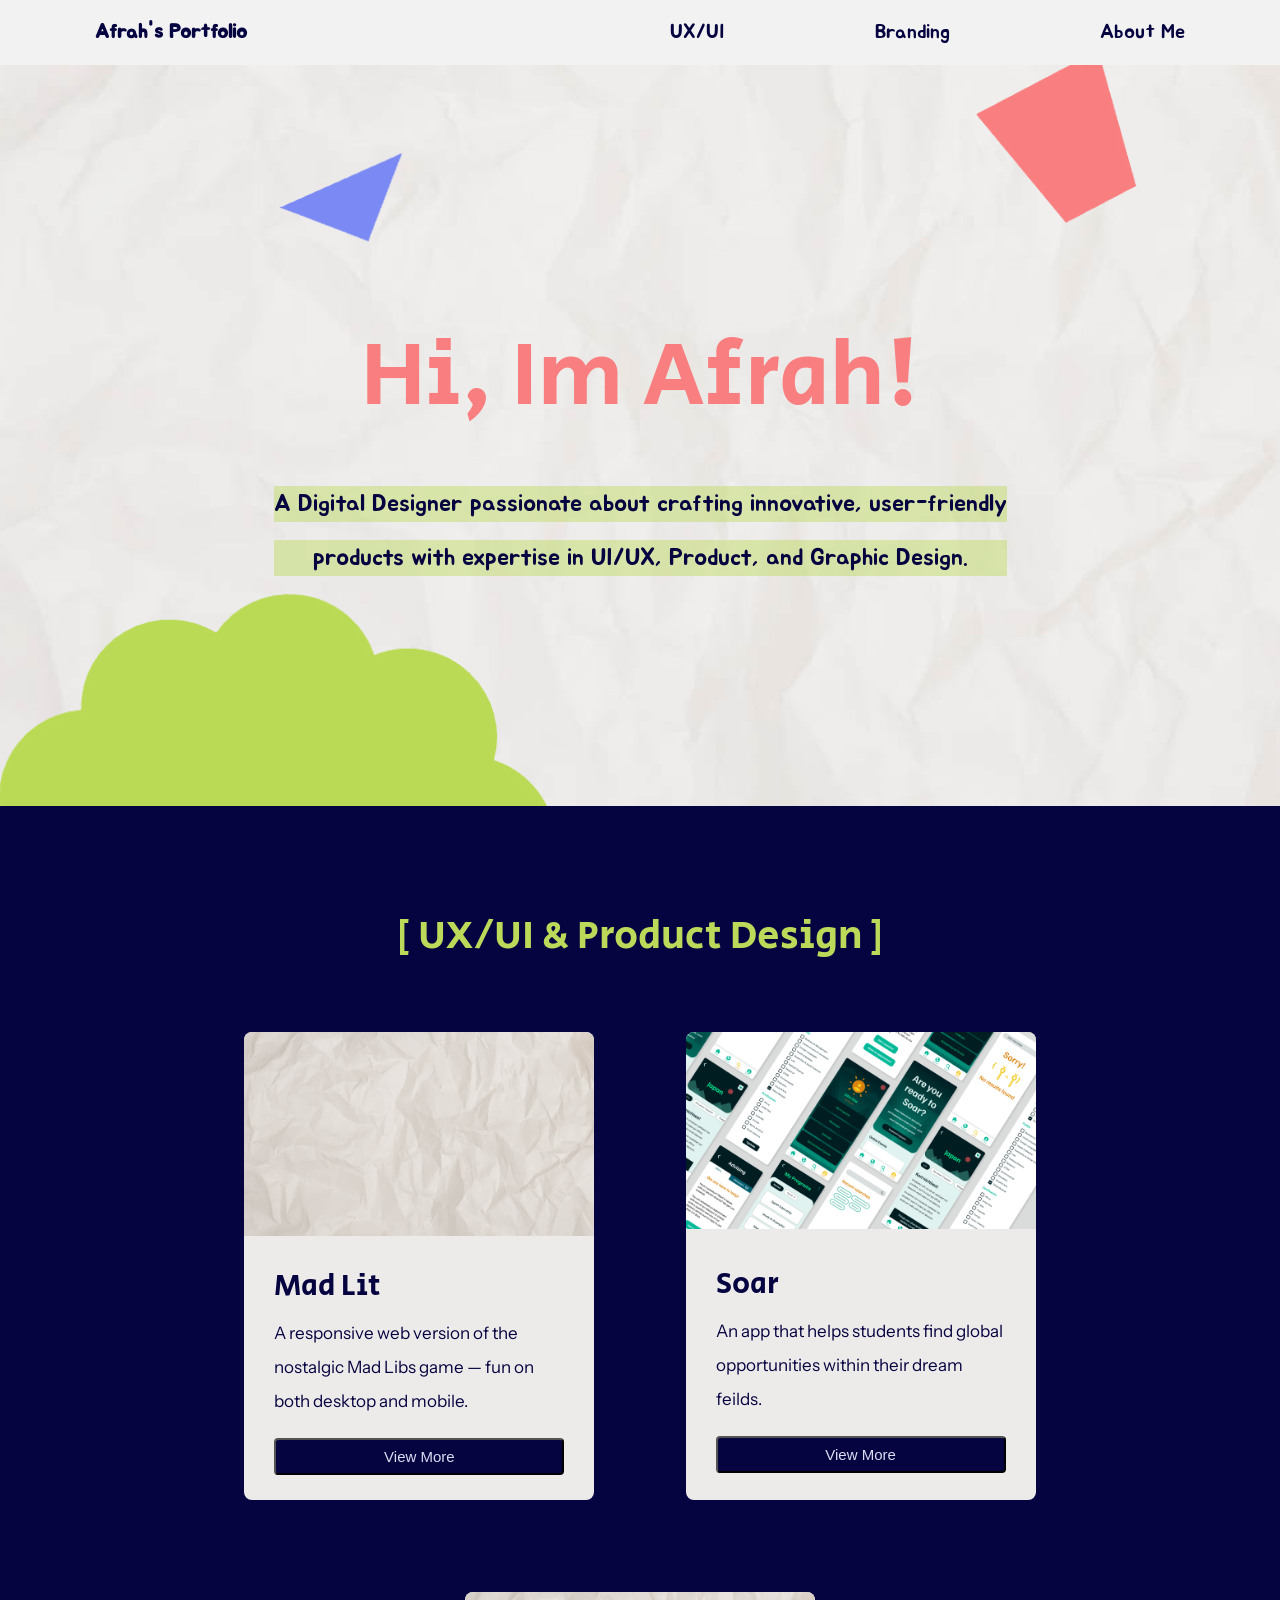
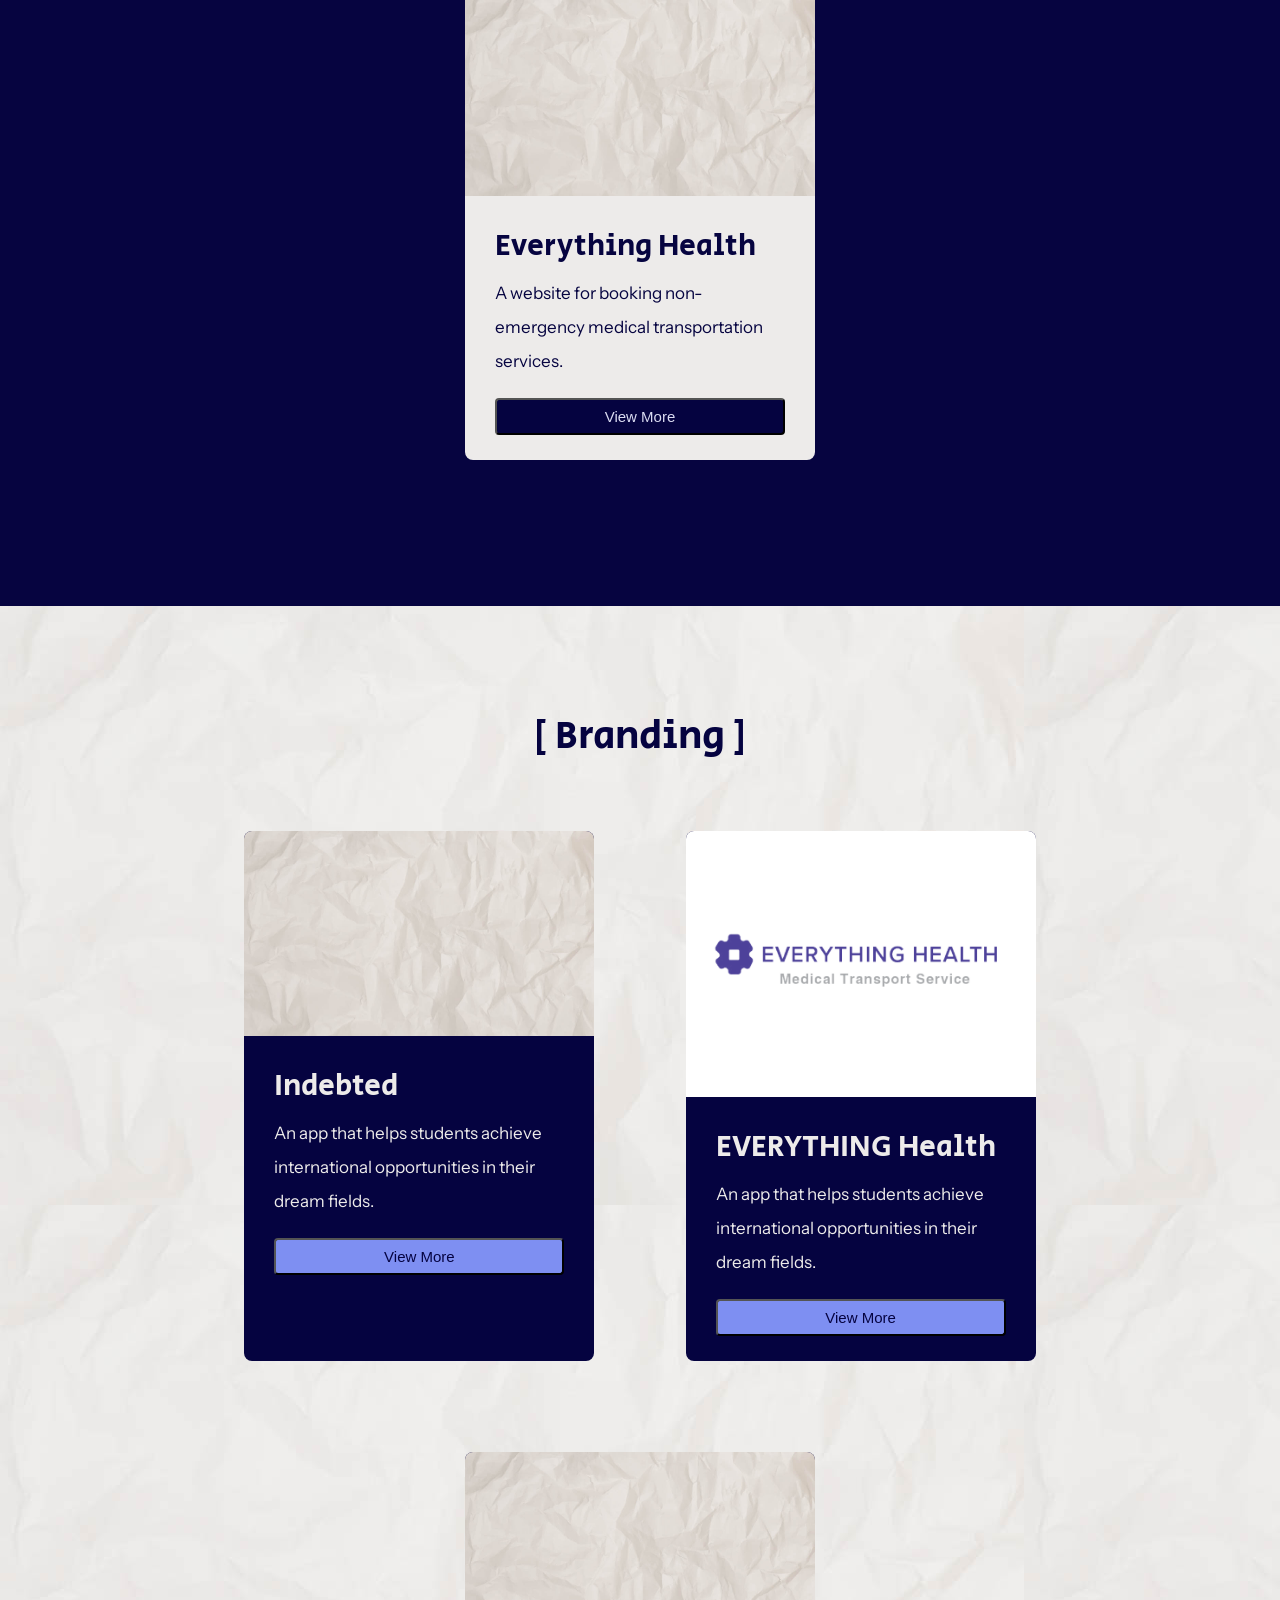
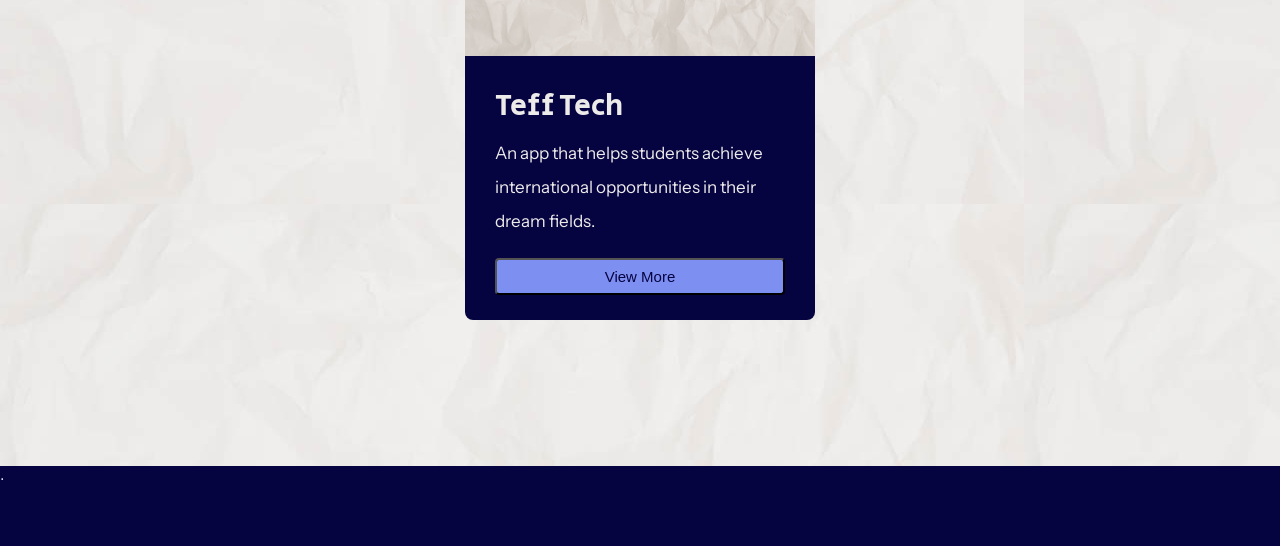
==== index.html @ 59ae0c25 "index name change" ====
<!DOCTYPE html>
<html lang="en">
<head>
    <meta charset="UTF-8">
    <meta name="viewport" content="width=device-width, initial-scale=1.0">
    <link href="home.css" rel="stylesheet">
    <link href="home.js" rel="stylesheet">

    <!-- fonts -->
    <link rel="preconnect" href="https://fonts.googleapis.com">
    <link rel="preconnect" href="https://fonts.gstatic.com" crossorigin>
    <link href="https://fonts.googleapis.com/css2?family=Jua&display=swap" rel="stylesheet">

    <link rel="preconnect" href="https://fonts.googleapis.com">
    <link rel="preconnect" href="https://fonts.gstatic.com" crossorigin>
    <link href="https://fonts.googleapis.com/css2?family=Instrument+Sans:ital,wght@0,400..700;1,400..700&display=swap" rel="stylesheet">

    <link rel="preconnect" href="https://fonts.googleapis.com">
    <link rel="preconnect" href="https://fonts.gstatic.com" crossorigin>
    <link href="https://fonts.googleapis.com/css2?family=Secular+One&display=swap" rel="stylesheet">


    <title>Afrah's Portfolio</title>
</head>
<body class="custom-cursor">
    <a href="#"></a>

    <nav>
        <p ><a id="name" href="index.html">Afrah's Portfolio</a></p>

        <ul class="links">
            <li><a class="nav-link" href="#blue">UX/UI</a></li>
            <li><a class="nav-link" href="#white">Branding</a></li>
            <li><a class="nav-link" href="about.html">About Me</a></li>
        </ul>


        <button class="menu-toggle" aria-label="Toggle Menu">
            ☰
        </button>

        
        <div class="menu-overlay">
            <ul class="links">
                <li><a class="nav-link" href="#blue">UX/UI</a></li>
                <li><a class="nav-link" href="#white">Branding</a></li>
                <li><a class="nav-link" href="about.html">About Me</a></li>
            </ul>
        </div>

    </nav>

    <header>
        <section id="hero" class="container">
            <img src="images/Adobe Express - file.png" class="cloud" alt="cloud" />
            <img src="images/triangle.png" class="triangle" alt="triangle" />
            <img src="images/square.png" class="square" alt="square" />
            <!-- <img src="images/birds.png" class="birds" alt="birds" /> -->

            <div id="gif">
                <!-- <img src="images/Workspace.gif" alt="Computer man">. -->
                 <img src="images/Website Design.gif" alt="Computer man">.
            </div>

            <div class="">
                <h1>Hi, Im Afrah!</h1>
                <h2>A Digital Designer passionate about crafting innovative, user-friendly</h2><br>
                <h2>products with expertise in UI/UX, Product, and Graphic Design.</h2>
            </div>

            <!-- <div id="gif">
                <img src="images/Workspace.gif" alt="Computer man">.
            </div> -->

        </section>
    </header>

    <section id="blue" class="subSections">
        <h2>[ UX/UI & Product Design ]</h2>

        <div class="container2">
            <article>
                <div><img src="images/paper2.jpg" alt="aazsoar image"></div>

                <div class="textSec">
                    <h3>Mad Lit</h3>
                    <p>A responsive web version of the nostalgic Mad Libs game — fun on both desktop and mobile.</p>
                    <button class="bp" onclick="location.href='files/soar_file.pdf'"> View More</button>
                </div>
            </article>

            <article>
                <div><img src="images/soarCover2.png" class="soarImg" alt="aazsoar image"></div>

                <div class="textSec">
                    <h3>Soar</h3>
                    <p>An app that helps students find global opportunities within their dream feilds.</p>
                    <button class="bp" onclick="location.href='files/Soar CS.pdf'"> View More</button>
                </div>
            </article>

            <article>
                <div><img src="images/paper2.jpg" alt="aazsoar image"></div>

                <div class="textSec">
                    <h3>Everything Health</h3>
                    <p>A website for booking non-emergency medical transportation services.</p>
                    <button class="bp" onclick="location.href='files/soar_file.pdf'"> View More</button>
                </div>
            </article>
        </div>
    </section>

    <section id="white" class="subSections">
        <h2>[ Branding ]</h2>

        <div class="container2">
            <article>
                <div><img src="images/paper2.jpg" alt="aazsoar image"></div>

                <div class="textSec">
                    <h3>Indebted</h3>
                    <p>An app that helps students achieve international opportunities in their dream fields.</p>
                    <button class="bp" onclick="location.href='files/soar_file.pdf'"> View More</button>
                </div>
            </article>

            <article>
                <div><img src="images/EH thumbnail.png" alt="aazsoar image"></div>

                <div class="textSec">
                    <h3>EVERYTHING Health</h3>
                    <p>An app that helps students achieve international opportunities in their dream fields.</p>
                    <button class="bp" onclick="location.href='files/EHBranding.pdf'"> View More</button>
                </div>
            </article>

            <article>
                <div><img src="images/paper2.jpg" alt="aazsoar image"></div>

                <div class="textSec">
                    <h3>Teff Tech</h3>
                    <p>An app that helps students achieve international opportunities in their dream fields.</p>
                    <button class="bp" onclick="location.href='files/soar_file.pdf'"> View More</button>
                </div>
            </article>
        </div>
    </section>

    <footer>
        <!-- <p>Thanks for visiting my portfolio!</p> -->.
    </footer>

</body>
</html>
---- home.css ----
/* ///////////////// General /////////////////*/
.custom-cursor {
    cursor: url('images/icons8-cursor-49.png')20 20, auto ;
    color: #DBDCF2;
} 
a {
  cursor: url('images/icons8-select-cursor-48.png') 10 10, pointer;
}
button{
    cursor: url('images/icons8-select-cursor-48.png') 10 10, pointer;
}


body {
    height: 100%;
    width: 100%;
    background: #F2F2F2;
    background-repeat:repeat;
    margin: auto;
    font-family: "Hind", sans-serif;
    overflow-x: hidden; 
}
footer {
    height: 80px;
    background-color: #050340;
}
/* Reset some styles to ensure consistency */
* {
    margin: 0;
    padding: 0;
    box-sizing: border-box;
}
nav {
    width: 100%;
    display: flex;
    justify-content: space-between; /* Distribute space evenly */
    position: fixed;
    background-color: #F2F2F2;
    /* background-image: url("images/paper3.jpg"); */
    padding: 20px;

    font-weight: 300;
    font-style: normal;
    font-size: 20px;
    z-index: 100; /* Ensure nav stays above other content */

    font-family: "Jua", sans-serif;
    font-weight: 400;
    font-style: normal;
}
#name {
    /* padding-top: 5px; */
    padding-left: 75px; /* Reduced padding for better spacing */
    color: #050340;
    font-weight: 500;
    font-size: 20px;
    font-style: normal;
    text-decoration: none;
    font-weight: bold;
    /* font-size: 20px; */
}

ul.links {
    /* padding-top: 10px; */
    list-style-type: none;
    display: flex;
    text-align: center; /* Centered for better alignment */
    padding: 0; /* Remove padding */
    margin: 0; /* Remove margin */
}

.nav-link {
    
    text-decoration: none;
    padding: 0 75px; /* Added padding for spacing */
    color: #060440; /* Ensured text color */
    text-align: center; /* Centered for better alignment */
    transition: color 0.3s ease; /* Smooth color change on hover */
}

.nav-link:hover {
    color: #F27E88; /* Changed hover color */
}








.menu-overlay {
  display: none;
}

/* Toggle button */
.menu-toggle {
  display: none;
  font-size: 28px;
  background: none;
  border: none;
  cursor: pointer;
  margin-right: 30px;
  color: #050340;
}

/* ========== MOBILE STYLES ========== */
@media (max-width: 905px) {
  ul.links {
    display: none;
    flex-direction: column;
    position: absolute;
    top: 70px;
    right: 0;
    background-color: #f2f2f2;
    width: 100%;
    padding: 20px 0;
  }

  ul.links.active {
    display: flex;
  }

  .nav-link {
    padding: 15px 0;
    font-size: 10px;
  }

  .menu-toggle {
    display: block;
  }

  #name {
    padding-left: 20px;
  }
}


/* ///////////////// home page /////////////////*/
header {
    width: 100%;
    background-image: url("images/paper3.jpg");
    /* background-image: url("images/banner1.png"); */
    background-size:cover;
    background-position: center; /* Center the background image */
    background-repeat: no-repeat;
    display: flex;
    flex-direction: column; /* Stack content vertically */
    align-items: center; /* Center content horizontally */
    justify-content: center; /* Center content vertically */
    text-align: center;


    overflow: hidden;
    position: relative;
}
.container{
    max-width: 1200px; /* Limit the maximum width of the container */
    margin: auto; /* Center the container */
    padding: 310px 130px 230px 130px;
    display: flex;
    flex-wrap: wrap;
    justify-content: center;


    position: relative;
    z-index: 1;
}

.cloud {
    /* position: absolute;
    bottom: 202px;
    left: 18%;
    transform: translateX(-50%);
    width: 570px; 
    pointer-events: none;
    animation: float-sideways 3s ease-in-out infinite; */


    position: absolute;
    bottom: 0;
    left: -15%;
    width: 570px;
    max-width: 45vw;
    pointer-events: none;
    animation: float-sideways 3s ease-in-out infinite;
    z-index: 0;
}
.triangle {
    position: absolute;
    top: 130px;
    left: 20%;
    transform: translateX(-50%);
    width: 150px; /* Adjust size as needed */
    pointer-events: none;

    animation: float 3s ease-in-out infinite;
}
.square {
    position: absolute;
    top: 40px;
    right: -10%;
    transform: translateX(-50%);
    width: 180px; /* Adjust size as needed */
    pointer-events: none;

    animation: float 4s ease-in-out infinite;
}

#gif {
    /* position: absolute;
    bottom: 98px;
    right: -4%;
    transform: translateX(-50%);
    width: 430px; 
    pointer-events: none;
    animation: float 3s ease-in-out infinite; */


    position: absolute;
    bottom: -25px;
    right: -53%;
    width: 400px;
    max-width: 40vw;
    pointer-events: none;
    animation: float 3s ease-in-out infinite;
    z-index: 0;
}

#gif img {
    width: 100%;  /* Image fills the width of its container */
    height: auto;  /* Maintain aspect ratio */
    object-fit: cover;  /* Ensure image fills its area without distortion */
}


/* .birds {
    position: absolute;
    bottom: 1px;
    right: 2%;
    transform: translateX(-50%);
    width: 400px;
    pointer-events: none;
} */

@keyframes float {
    0% { transform: translateX(-50%) translateY(0); }
    50% { transform: translateX(-50%) translateY(-10px); }
    100% { transform: translateX(-50%) translateY(0); }
}
/* left to right */
@keyframes float-sideways {
    0%   { transform: translateX(-50%) translateY(0); }
    50%  { transform: translateX(-48%) translateY(0); } /* slight move to the right */
    100% { transform: translateX(-50%) translateY(0); }
}


/* ✅ Responsive Design */
@media (max-width: 1024px) {
    .container {
        padding: 240px 80px 160px 80px;
    }

    .cloud {
        width: 320px;
        left: 10%;
    }

    .triangle {
        width: 100px;
        top: 100px;
    }

    .square {
        width: 120px;
        top: 20px;
        right: 8%;
    }

    #gif {
        width: 200px;
        right: -15%;
    }

    .container h1 {
        font-size: 3.5rem;
    }

    .container h2 {
        font-size: 1.25rem;
    }
}

/* --- Mobile --- */
@media (max-width: 768px) {
    .container {
        padding: 180px 40px 140px 40px;
    }

    .cloud {
        width: 200px;
        left: 5%;
    }

    #gif {
        width: 160px;
        right: -20%;
    }

    .triangle,
    .square {
        display: none;
    }

    .container h1 {
        font-size: 3rem;
    }

    .container h2 {
        font-size: 1.1rem;
    }
}

/* --- Extra Small Phones --- */
@media (max-width: 480px) {
    .container {
        padding: 140px 20px 120px 20px;
    }

    .cloud,
    #gif {
        display: none;
    }

    .container h1 {
        font-size: 2.5rem;
    }

    .container h2 {
        font-size: 1rem;
    }
}









.container h1 {
    /* font-size: 2.5rem; */
    margin-bottom: 1rem;
}

.container h2 {
    font-size: 1.5rem;
    max-width: 800px;
    margin: 0 auto;
}





h1{
    font-size: 90px;
    line-height:  1.5;
    color: #F97E7F;
    padding-bottom: 25px;

    /* font-family: "Jua", sans-serif;
    font-weight: 400;
    font-style: normal; */

    font-family: "Secular One", sans-serif;
    font-weight: 400;
    font-style: normal;




}
#hero h2{
    color: #060440;
   font-family: "Hind", sans-serif;
   font-weight: 300;
   font-style: normal;
   line-height:  1.5;
   background-color: rgba(189, 217, 89, 0.45);

   /* font-family: "Instrument Sans", sans-serif;
   font-optical-sizing: auto;
   font-style: normal;
   font-weight: 600; */

   font-family: "Jua", sans-serif;
   font-weight: 100;
   font-style: normal;
}


/* ///////////////// subSections (sections) /////////////////*/
section{
    padding: 100px 70px;

    display: block;
}
.subSections{
    font-family: "Instrument Sans", sans-serif;
   font-optical-sizing: auto;
   font-style: normal;
}
.subSections h2{
    font-size: 40px;
    display:grid;
    text-align: center;

    /* font-family: "Jua", sans-serif;
    font-weight: 400;
    font-style: normal; */

    font-family: "Secular One", sans-serif;
    font-weight: 400;
    font-style: normal;
}
.container2{
    display: flex;
    flex-wrap: wrap;
    justify-content: center;
}
.subSections article{
    margin: 4%;
    /* for text */
    width: 350px;
    text-align: left;
    line-height:  2;
}
.subSections article img{
    max-width: 350px;
    max-height: 300px;
    border-radius: 8px 8px 0px 0px;
}
.subSections h3{
    font-size: 30px;

    font-family: "Secular One", sans-serif;
    font-weight: 400;
    font-style: normal;
}

.textSec {
    padding: 10px 30px 25px 30px;
}
.subSections p{
    padding: 0px 0px 20px 0px;
    /* padding-top: 5px;
    padding-bottom: 20px; */
}

p{
    font-size: 17px;
}

.subSections button{
    padding: 8px 20px;
    text-align: center;
    text-decoration: none;
    display: inline-block;
    font-size: 15px;
    border-radius: 4px;
    transition: background-color 0.3s, color 0.3s, border 0.3s;

    
}

#blue{
    background-color: #060440;
    color: #060440;
    /* font-size: 15px; */
    line-height: 1.5;
}
#blue h2 {
    color: #BDD959;
    padding-bottom: 20px;
}

#blue article{
    background-color:#EDEBEA;
    border-radius: 8px;
}
#blue button {
    text-align: center;
    width: 290px;

    background-color: #050340;
    color: #DBDCF2;
}
#blue button:hover {
    background-color: #EDEBEA;
    border: 2px solid #050340;
    color: #050340;
}

.soarImg{
    padding-bottom: 5px;
}

/* section 2 */
#white{
    background-color: #EDEBEA;
    background-image: url("images/paper3.jpg");
    color: #EDEBEA;
    font-size: 15px;
    line-height: 1.5;
}
#white h2 {
    color: #050340;
    padding-bottom: 20px;
}
#white article{
    background-color:#050340;
    border-radius: 8px;
}

#white button {
    text-align: center;
    width: 290px;

    background-color: #7E8FF2;
    color: #050340;
}
#white button:hover {
    background-color: #050340;
    border: 2px solid #7E8FF2;
    color: #EDEBEA;
}








/* ////////////////   ABOUT CSS //////////////////////////////////////////////////////////////////////*/

#about header {
    width: 100%;
    background-image: url("images/paper3.jpg");
    /* background-image: url("images/banner1.png"); */
    background-size:cover;
    background-position: center; /* Center the background image */
    background-repeat: no-repeat;
    display: flex;
    flex-direction: column; /* Stack content vertically */
    align-items: center; /* Center content horizontally */
    justify-content: center; /* Center content vertically */
    text-align: center;
}
#about .container{
    max-width: 1200px; /* Limit the maximum width of the container */
    margin: auto; /* Center the container */
    padding: 80px 30px 30px 30px;
    display: flex;
    flex-wrap: wrap;
    justify-content: center;
}

/* shapes */
/* .cloud2 {
    position: absolute;
    top: 100px;
    left: 18%;
    transform: translateX(-50%) scaleY(-1);
    width: 200px;
    pointer-events: none;
  
    animation: float-sideways 3s ease-in-out infinite;
} */

#catgif {
    position: absolute;
    top: 100px;
    left: -70%;
    transform: translateX(-50%);
    width: 270px;
    pointer-events: none;
}

#catgif img {
    width: 100%;  /* Image fills the width of its container */
    height: auto;  /* Maintain aspect ratio */
    object-fit: cover;  /* Ensure image fills its area without distortion */
}

.cloud2 {
    position: absolute;
    top: 231px;
    right: -105%;
    transform: translateX(-50%);
    width: 200px; /* Adjust size as needed */
    pointer-events: none;

    animation: float-sideways 2s ease-in-out infinite;
}


#about h1{
    font-size: 70px;
    line-height:  1.5;
    color: #F97E7F;
    padding-top: 25px;
    padding-bottom: 10px;

    font-family: "Secular One", sans-serif;
    font-weight: 400;
    font-style: normal;
}
#about .heroText h2{
    color: #060440;
   font-family: "Hind", sans-serif;
   font-weight: 300;
   font-style: normal;
   line-height:  1.5;
   background-color: rgba(189, 217, 89, 0.45);


   font-family: "Jua", sans-serif;
   font-weight: 100;
   font-style: normal;
}



/* //////////////////////////////////// BODY ///////////*/

#about section{
    padding: 40px;
}

#aboutBlue{
    background-color: #060440;
    color: #F2F2F2;
    font-size: 15px;
    line-height: 1.5;

}

#hello{
    width: 550px;
}
#hello h2{
    color: #BDD959;
    text-align: left;
    
}

#skills h3{
    color:#BDD959;
   font-family: "Hind", sans-serif;
   font-weight: 300;
   font-style: normal;
   line-height:  1.5;
   padding-top: 50px;
   /* background-color: #F97E7F; */


   font-family: "Jua", sans-serif;
   font-weight: 100;
   font-style: normal;
}



/* ////////////////////// 1ST SECTION - MY BIO */

#about{
    /* display: block; */
    /* font */
    /* font-family: "Hind", sans-serif;
    font-weight: 300;
    font-style: normal; */
}
#about .group h2{
    /* font */
    font-family: "Space Grotesk", sans-serif;
    font-optical-sizing: auto;
    /* font-weight: <weight>; */
    font-style: normal;
    /* padding-left: 40px; */
    font-size: 35px;
}
#hello p{
    font-size: 18px;
    line-height: 40px;
}

#comment{
    color: #F97E7F;
    text-align: center;
    font-size: 20px;
    background-color: rgba(126, 143, 242, 0.15);
    padding-top: 20px;

    font-family: "Jua", sans-serif;
   font-weight: 100px;
   font-style: normal;

}


#skillsContainer {
    display: flex;
  flex-wrap: wrap;
  justify-content: center;
  gap: 20px; /* optional spacing between items */

  padding-top: 40px;
}

.iconWords {
  width: 120px; /* controls number per row, adjust as needed */
  display: flex;
  flex-direction: column;
  align-items: center;
  text-align: center;
  padding: 10px 1px ;
  padding-left: 100px;
  line-height: 30px;

  font-size: 14px;

  /* position: absolute; */
    transform: translateX(-50%);
    pointer-events: none;

    animation: float 3s ease-in-out infinite;
}

.iconWords .icon {
  margin-bottom: 8px;

}

.iconWords p {
  font-size: 15px;
  color: #7E8FF2;

font-family: "Jua", sans-serif;
   font-weight: 100px;
   font-style: normal;
}


/* icons */
.skill-icons--figma-dark {
    display: inline-block;
    width: 4em;
    height: 4em;
    background-repeat: no-repeat;
    background-size: 100% 100%;
    background-image: url("data:image/svg+xml,%3Csvg xmlns='http://www.w3.org/2000/svg' viewBox='0 0 256 256'%3E%3Cg fill='none'%3E%3Crect width='256' height='256' fill='%23242938' rx='60'/%3E%3Cg clip-path='url(%23skillIconsFigmaDark0)'%3E%3Cpath fill='%230acf83' d='M94.347 228c18.4 0 33.333-14.933 33.333-33.333v-33.334H94.347c-18.4 0-33.334 14.934-33.334 33.334c0 18.4 14.934 33.333 33.334 33.333'/%3E%3Cpath fill='%23a259ff' d='M61.013 128c0-18.4 14.934-33.333 33.334-33.333h33.333v66.666H94.347c-18.4 0-33.334-14.933-33.334-33.333'/%3E%3Cpath fill='%23f24e1e' d='M61.013 61.333C61.013 42.933 75.947 28 94.347 28h33.333v66.667H94.347c-18.4 0-33.334-14.934-33.334-33.334'/%3E%3Cpath fill='%23ff7262' d='M127.68 28h33.333c18.4 0 33.334 14.933 33.334 33.333s-14.934 33.334-33.334 33.334H127.68z'/%3E%3Cpath fill='%231abcfe' d='M194.347 128c0 18.4-14.934 33.333-33.334 33.333c-18.4 0-33.333-14.933-33.333-33.333s14.933-33.333 33.333-33.333S194.347 109.6 194.347 128'/%3E%3C/g%3E%3Cdefs%3E%3CclipPath id='skillIconsFigmaDark0'%3E%3Cpath fill='%23fff' d='M61 28h133.36v200H61z'/%3E%3C/clipPath%3E%3C/defs%3E%3C/g%3E%3C/svg%3E");
    
}
.logos--adobe-photoshop {
    display: inline-block;
    width: 4em;
    height: 4em;
    background-repeat: no-repeat;
    background-size: 100% 100%;
    background-image: url("data:image/svg+xml,%3Csvg xmlns='http://www.w3.org/2000/svg' viewBox='0 0 256 250'%3E%3Crect width='256' height='249.6' fill='%23001e36' rx='42.5'/%3E%3Cpath fill='%2331a8ff' d='M57.644 175.035V65.297c0-.8.344-1.202 1.031-1.202l1.087-.003l1.858-.02l2.582-.051l8.65-.183l9.275-.172c3.262-.056 6.496-.086 9.702-.086c8.7 0 16.027 1.088 21.982 3.263a38.139 38.139 0 0 1 14.34 8.758a33.596 33.596 0 0 1 7.814 12.108a40.17 40.17 0 0 1 2.405 13.824c0 9.161-2.119 16.717-6.355 22.669a35.902 35.902 0 0 1-16.6 12.756l-.573.21c-6.973 2.601-14.695 3.541-23.164 3.6l-1.316.004l-1.953-.01l-.985-.014l-1.098-.026l-.662-.026l-.402-.021l-.989-.036l-1.209-.025l-1.82-.013l-.405-.001v34.263a1.366 1.366 0 0 1-1.546 1.546H58.847c-.803 0-1.203-.456-1.203-1.374M80.84 84.703v35.792a53.16 53.16 0 0 0 4.12.172h5.668a40.277 40.277 0 0 0 11.533-1.727l.746-.233a18.515 18.515 0 0 0 8.759-5.668c2.152-2.538 3.267-6.035 3.344-10.492l.005-.499c.09-3.322-.774-6.6-2.491-9.445a16.015 16.015 0 0 0-7.47-6.097a31.829 31.829 0 0 0-12.537-2.146l-2.178.006l-1.374.012l-1.311.017l-1.85.036l-1.35.038l-.701.026l-.937.044l-.798.049l-.455.036l-.393.038l-.173.02zm123.93 29.284a40.153 40.153 0 0 0-9.458-3.442l-.76-.164a54.267 54.267 0 0 0-11.009-1.363l-.926-.011a22.21 22.21 0 0 0-6.44.773a5.786 5.786 0 0 0-3.35 2.146a5.408 5.408 0 0 0-.858 2.92a4.56 4.56 0 0 0 1.03 2.747a11.689 11.689 0 0 0 3.235 2.637l.372.197a71.946 71.946 0 0 0 7.556 3.52a74.88 74.88 0 0 1 16.4 7.814a24.941 24.941 0 0 1 8.416 8.845a23.581 23.581 0 0 1 2.49 10.99a24.686 24.686 0 0 1-4.122 14.169a27.11 27.11 0 0 1-11.936 9.53c-5.037 2.214-11.223 3.357-18.557 3.432l-.762.004a69.87 69.87 0 0 1-13.556-1.188l-.956-.186a46.302 46.302 0 0 1-10.905-3.435a2.224 2.224 0 0 1-1.202-1.89v-18.718a1.01 1.01 0 0 1 .43-.945a.833.833 0 0 1 .944.086a45.879 45.879 0 0 0 13.223 5.238a54.53 54.53 0 0 0 12.537 1.632c4.006 0 6.954-.516 8.844-1.546a4.855 4.855 0 0 0 2.834-4.465c0-1.486-.859-2.918-2.576-4.293c-.72-.576-1.753-1.203-3.097-1.88l-.643-.316l-.686-.323l-.36-.164l-.754-.334a66.85 66.85 0 0 0-.393-.17l-.82-.344l-.427-.175l-.886-.355l-.46-.18l-.953-.367l-.997-.373a63.13 63.13 0 0 1-15.199-7.728a26.21 26.21 0 0 1-8.071-9.016a23.682 23.682 0 0 1-2.49-10.905a24.62 24.62 0 0 1 3.606-12.88c2.7-4.27 6.576-7.67 11.163-9.788c5.037-2.517 11.333-3.777 18.89-3.779a83.61 83.61 0 0 1 13.224.945a34.663 34.663 0 0 1 9.206 2.49c.473.136.854.485 1.03.945c.117.419.174.852.172 1.288v17.345c.025.41-.172.803-.515 1.03a1.66 1.66 0 0 1-1.478 0'/%3E%3C/svg%3E");
}
.logos--adobe-illustrator {
    display: inline-block;
  width: 4em;
    height: 4em;
    background-repeat: no-repeat;
    background-size: 100% 100%;
    background-image: url("data:image/svg+xml,%3Csvg xmlns='http://www.w3.org/2000/svg' viewBox='0 0 256 250'%3E%3Crect width='256' height='249.6' fill='%23300' rx='42.5'/%3E%3Cpath fill='%23ff9a00' d='M124.054 149.79h-39.67l-8.072 25.073a2.02 2.02 0 0 1-2.061 1.546H54.158c-1.145 0-1.546-.63-1.202-1.89l34.347-98.918c.343-1.03.687-2.203 1.03-3.52c.45-2.292.68-4.62.687-6.955a1.063 1.063 0 0 1 1.202-1.203h27.306c.8 0 1.258.287 1.374.86l38.983 109.908c.344 1.146 0 1.719-1.03 1.718h-22.326a1.587 1.587 0 0 1-1.717-1.202zm-33.488-21.638H117.7l-.387-1.277l-.621-2.022l-.443-1.42l-.707-2.236l-1.503-4.707l-1.322-4.173l-3.433-10.87a334.433 334.433 0 0 1-2.46-8.138l-.628-2.21l-.734-2.613l-1.12-4.05l-.21-.763h-.171a138.781 138.781 0 0 1-3.136 12.23l-2.548 8.196l-1.402 4.528l-1.415 4.584c-.256.828-.51 1.647-.765 2.456l-.76 2.398l-.756 2.342l-.752 2.284l-.748 2.227c-.248.733-.496 1.456-.743 2.17zm90.501-46.025a12.456 12.456 0 0 1-9.445-3.778a13.586 13.586 0 0 1-3.607-9.789a12.6 12.6 0 0 1 3.864-9.53a13.27 13.27 0 0 1 9.165-3.697l.366.004c4.122 0 7.357 1.23 9.704 3.692a13.258 13.258 0 0 1 3.52 9.531a13.412 13.412 0 0 1-3.692 9.79a13.177 13.177 0 0 1-9.508 3.79zm-11.85 92.564V92.603c0-1.03.456-1.546 1.374-1.546h21.124c.915 0 1.373.515 1.374 1.546v82.088c0 1.146-.458 1.719-1.374 1.718h-20.952c-.976 0-1.49-.514-1.541-1.542z'/%3E%3C/svg%3E");
}
.logos--adobe-indesign {
    display: inline-block;
 width: 4em;
    height: 4em;
    background-repeat: no-repeat;
    background-size: 100% 100%;
    background-image: url("data:image/svg+xml,%3Csvg xmlns='http://www.w3.org/2000/svg' viewBox='0 0 256 250'%3E%3Crect width='256' height='249.6' fill='%2349021f' rx='42.5'/%3E%3Cpath fill='%23f36' d='M92.969 65.297v109.394c0 1.146-.515 1.718-1.546 1.718h-20.78c-.917 0-1.375-.573-1.373-1.718V65.297c0-.915.515-1.373 1.545-1.374h20.78a1.215 1.215 0 0 1 1.385 1.233zm62.586 112.818l-1.106.011a53.208 53.208 0 0 1-22.926-4.808a36.45 36.45 0 0 1-16.057-14.512c-3.799-6.309-5.744-14.173-5.836-23.59l-.003-.71a44.844 44.844 0 0 1 5.84-22.497a42.866 42.866 0 0 1 16.443-16.183l.558-.304c7.44-4.121 16.428-6.182 26.962-6.182l.222.001l.493.011l.558.022l.623.032l.687.043l.751.055l1.697.139l.464.04v-33.83c0-.8.344-1.203 1.03-1.203h21.639a.91.91 0 0 1 1.03 1.03v101.495a85.4 85.4 0 0 0 .258 6.354l.162 2.214l.143 2.061l.124 1.907a1.775 1.775 0 0 1-1.03 1.718a85.184 85.184 0 0 1-17.345 5.151a93.12 93.12 0 0 1-15.38 1.535m9.37-21.284v-46.883a17.035 17.035 0 0 0-2.833-.515a34.25 34.25 0 0 0-3.521-.172c-4.168-.041-8.286.9-12.021 2.748a23.472 23.472 0 0 0-9.016 7.9c-2.348 3.434-3.522 7.957-3.521 13.567a30.284 30.284 0 0 0 1.803 10.99a20.894 20.894 0 0 0 4.809 7.557a18.311 18.311 0 0 0 7.213 4.293a28.277 28.277 0 0 0 8.844 1.375c1.602 0 3.09-.058 4.465-.173a18.38 18.38 0 0 0 3.248-.54z'/%3E%3C/svg%3E");
}
.devicon--html5 {
    display: inline-block;
  width: 4em;
    height: 4em;
    background-repeat: no-repeat;
    background-size: 100% 100%;
    background-image: url("data:image/svg+xml,%3Csvg xmlns='http://www.w3.org/2000/svg' viewBox='0 0 128 128'%3E%3Cpath fill='%23e44d26' d='M19.037 113.876L9.032 1.661h109.936l-10.016 112.198l-45.019 12.48z'/%3E%3Cpath fill='%23f16529' d='m64 116.8l36.378-10.086l8.559-95.878H64z'/%3E%3Cpath fill='%23ebebeb' d='M64 52.455H45.788L44.53 38.361H64V24.599H29.489l.33 3.692l3.382 37.927H64zm0 35.743l-.061.017l-15.327-4.14l-.979-10.975H33.816l1.928 21.609l28.193 7.826l.063-.017z'/%3E%3Cpath fill='%23fff' d='M63.952 52.455v13.763h16.947l-1.597 17.849l-15.35 4.143v14.319l28.215-7.82l.207-2.325l3.234-36.233l.335-3.696h-3.708zm0-27.856v13.762h33.244l.276-3.092l.628-6.978l.329-3.692z'/%3E%3C/svg%3E");
}
.devicon--css3 {
    display: inline-block;
   width: 4em;
    height: 4em;
    background-repeat: no-repeat;
    background-size: 100% 100%;
    background-image: url("data:image/svg+xml,%3Csvg xmlns='http://www.w3.org/2000/svg' viewBox='0 0 128 128'%3E%3Cpath fill='%231572b6' d='M18.814 114.123L8.76 1.352h110.48l-10.064 112.754l-45.243 12.543z'/%3E%3Cpath fill='%2333a9dc' d='m64.001 117.062l36.559-10.136l8.601-96.354h-45.16z'/%3E%3Cpath fill='%23fff' d='M64.001 51.429h18.302l1.264-14.163H64.001V23.435h34.682l-.332 3.711l-3.4 38.114h-30.95z'/%3E%3Cpath fill='%23ebebeb' d='m64.083 87.349l-.061.018l-15.403-4.159l-.985-11.031H33.752l1.937 21.717l28.331 7.863l.063-.018z'/%3E%3Cpath fill='%23fff' d='m81.127 64.675l-1.666 18.522l-15.426 4.164v14.39l28.354-7.858l.208-2.337l2.406-26.881z'/%3E%3Cpath fill='%23ebebeb' d='M64.048 23.435v13.831H30.64l-.277-3.108l-.63-7.012l-.331-3.711zm-.047 27.996v13.831H48.792l-.277-3.108l-.631-7.012l-.33-3.711z'/%3E%3C/svg%3E");
}
.logos--javascript {
    display: inline-block;
 width: 4em;
    height: 4em;
    background-repeat: no-repeat;
    background-size: 100% 100%;
    background-image: url("data:image/svg+xml,%3Csvg xmlns='http://www.w3.org/2000/svg' viewBox='0 0 256 256'%3E%3Cpath fill='%23f7df1e' d='M0 0h256v256H0z'/%3E%3Cpath d='m67.312 213.932l19.59-11.856c3.78 6.701 7.218 12.371 15.465 12.371c7.905 0 12.89-3.092 12.89-15.12v-81.798h24.057v82.138c0 24.917-14.606 36.259-35.916 36.259c-19.245 0-30.416-9.967-36.087-21.996m85.07-2.576l19.588-11.341c5.157 8.421 11.859 14.607 23.715 14.607c9.969 0 16.325-4.984 16.325-11.858c0-8.248-6.53-11.17-17.528-15.98l-6.013-2.58c-17.357-7.387-28.87-16.667-28.87-36.257c0-18.044 13.747-31.792 35.228-31.792c15.294 0 26.292 5.328 34.196 19.247l-18.732 12.03c-4.125-7.389-8.591-10.31-15.465-10.31c-7.046 0-11.514 4.468-11.514 10.31c0 7.217 4.468 10.14 14.778 14.608l6.014 2.577c20.45 8.765 31.963 17.7 31.963 37.804c0 21.654-17.012 33.51-39.867 33.51c-22.339 0-36.774-10.654-43.819-24.574'/%3E%3C/svg%3E");
}






/*/////////////////////////////// 2ND SECTION - MY ART */

/* art gallery section */
.art{
    /* background-color:#DBDCF2; */
    background-image: url("images/paper3.jpg");
    /* justify-content: center; */
    
}
.group{
    /* margin: 50px; */
    justify-content: center;
    padding-bottom: 60px;
}
.art h2{
    /* padding-top: 20px; */
    padding: 50px;
    text-align: center;
    color:#060440;
    /* padding-left: 118px; */
    

}
.gallery{
    width: 500px;
    padding-top: 50px;
    display: grid;
    grid-template-columns: repeat(6, 1fr);
    grid-template-rows: repeat(4, auto);
    gap: 10px; 
}
.art img{
    border-radius: 8px;
    height: 300px; 
}





.carousel-container {
  width: 100%;
  /* overflow: hidden; */
}

.carousel-track img {
  margin-right: 20px;
  border-radius: 8px;
}

/* Scroll left */
.carousel-track {
  display: flex;
  /* animation: scroll-left 50s linear infinite; */
}

.left-scroll {
  animation: scroll-left 40s linear infinite;
}

.right-scroll {
    display: flex;
  animation: scroll-right 40s linear infinite;
}


/* Keyframes */
@keyframes scroll-left {
  0% { transform: translateX(0%); }
  100% { transform: translateX(-50%); }
}

@keyframes scroll-right {
  0%   { transform: translateX(-50%); }
  100% { transform: translateX(0%); }
}
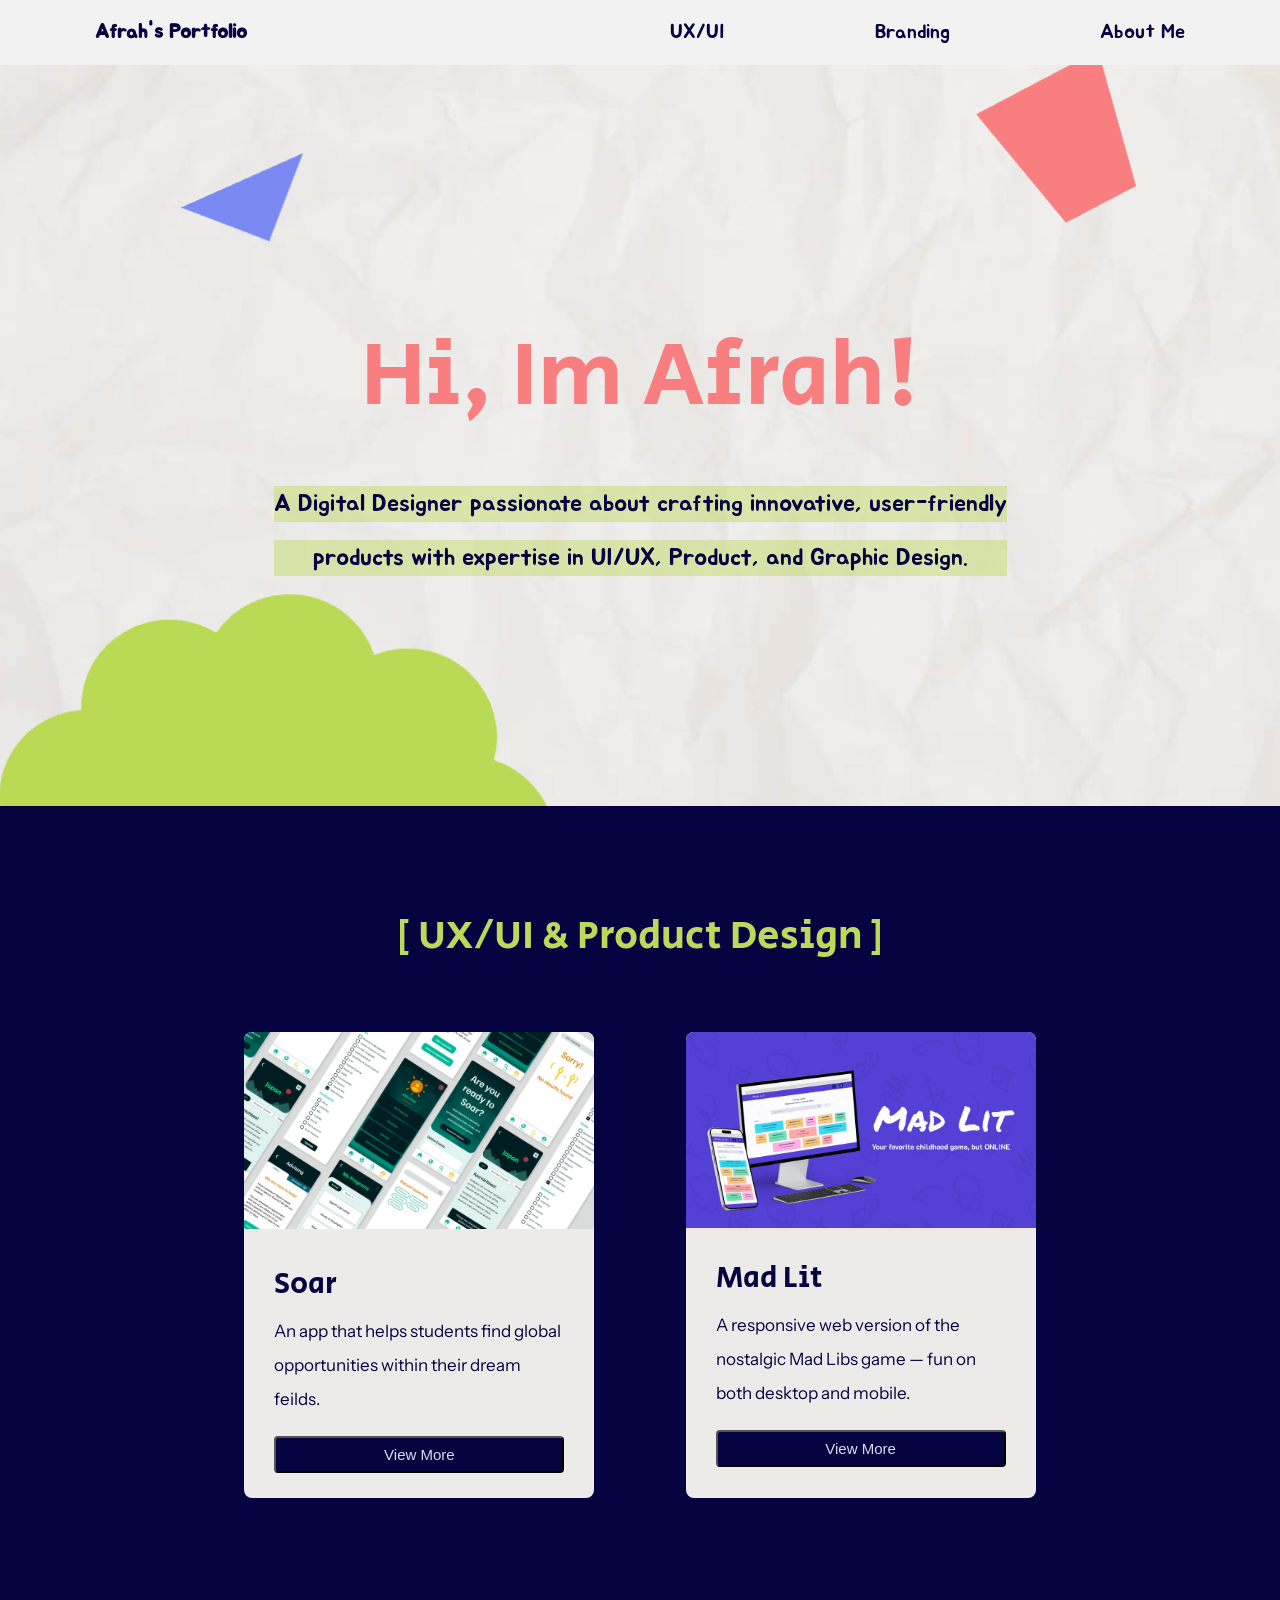
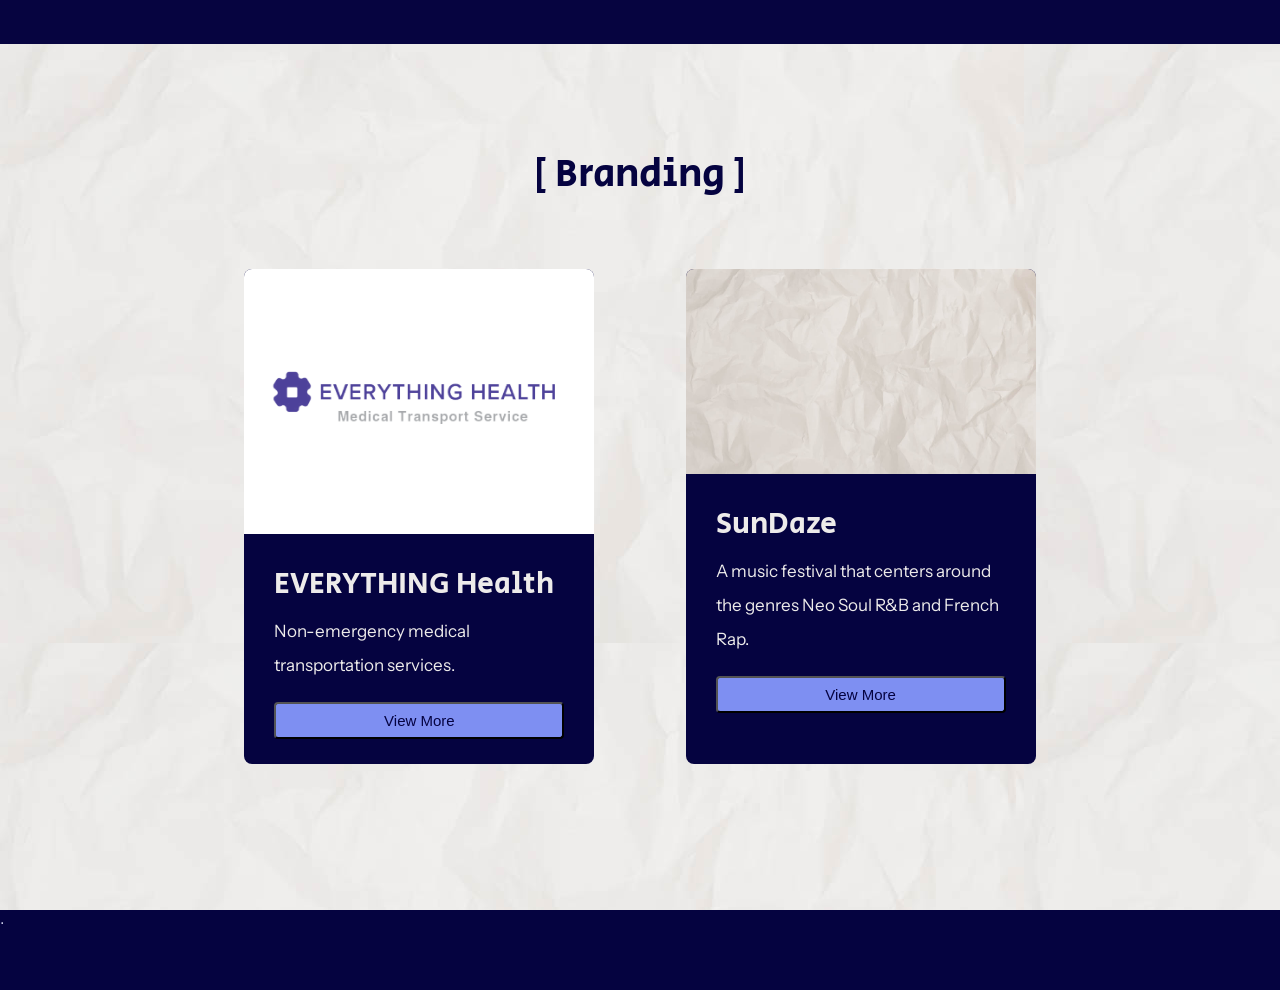
==== commit a2fa8e7f: "cs + minor changes" ====
--- a/index.html
+++ b/index.html
@@ -79,16 +79,7 @@
         <h2>[ UX/UI & Product Design ]</h2>
 
         <div class="container2">
-            <article>
-                <div><img src="images/paper2.jpg" alt="aazsoar image"></div>
-
-                <div class="textSec">
-                    <h3>Mad Lit</h3>
-                    <p>A responsive web version of the nostalgic Mad Libs game — fun on both desktop and mobile.</p>
-                    <button class="bp" onclick="location.href='files/soar_file.pdf'"> View More</button>
-                </div>
-            </article>
-
+            
             <article>
                 <div><img src="images/soarCover2.png" class="soarImg" alt="aazsoar image"></div>
 
@@ -98,8 +89,23 @@
                     <button class="bp" onclick="location.href='files/Soar CS.pdf'"> View More</button>
                 </div>
             </article>
+            
+            
 
+            
             <article>
+                <div><img src="images/mlthumbnail.jpg" alt="aazsoar image"></div>
+
+                <div class="textSec">
+                    <h3>Mad Lit</h3>
+                    <p>A responsive web version of the nostalgic Mad Libs game — fun on both desktop and mobile.</p>
+                    <button class="bp" onclick="location.href='files/mlit.pdf'"> View More</button>
+                </div>
+            </article>
+
+            
+
+            <!-- <article>
                 <div><img src="images/paper2.jpg" alt="aazsoar image"></div>
 
                 <div class="textSec">
@@ -107,7 +113,7 @@
                     <p>A website for booking non-emergency medical transportation services.</p>
                     <button class="bp" onclick="location.href='files/soar_file.pdf'"> View More</button>
                 </div>
-            </article>
+            </article> -->
         </div>
     </section>
 
@@ -115,7 +121,7 @@
         <h2>[ Branding ]</h2>
 
         <div class="container2">
-            <article>
+            <!-- <article>
                 <div><img src="images/paper2.jpg" alt="aazsoar image"></div>
 
                 <div class="textSec">
@@ -123,14 +129,14 @@
                     <p>An app that helps students achieve international opportunities in their dream fields.</p>
                     <button class="bp" onclick="location.href='files/soar_file.pdf'"> View More</button>
                 </div>
-            </article>
+            </article> -->
 
             <article>
                 <div><img src="images/EH thumbnail.png" alt="aazsoar image"></div>
 
                 <div class="textSec">
                     <h3>EVERYTHING Health</h3>
-                    <p>An app that helps students achieve international opportunities in their dream fields.</p>
+                    <p>Non-emergency medical transportation services.</p>
                     <button class="bp" onclick="location.href='files/EHBranding.pdf'"> View More</button>
                 </div>
             </article>
@@ -139,9 +145,9 @@
                 <div><img src="images/paper2.jpg" alt="aazsoar image"></div>
 
                 <div class="textSec">
-                    <h3>Teff Tech</h3>
-                    <p>An app that helps students achieve international opportunities in their dream fields.</p>
-                    <button class="bp" onclick="location.href='files/soar_file.pdf'"> View More</button>
+                    <h3>SunDaze</h3>
+                    <p>A music festival that centers around the genres Neo Soul R&B and French Rap.</p>
+                    <button class="bp" onclick="location.href='files/sundaze file.pdf'"> View More</button>
                 </div>
             </article>
         </div>
--- a/home.css
+++ b/home.css
@@ -1,7 +1,7 @@
 /* ///////////////// General /////////////////*/
 .custom-cursor {
     cursor: url('images/icons8-cursor-49.png')20 20, auto ;
-    color: #DBDCF2;
+    color: #cacce7;
 } 
 a {
   cursor: url('images/icons8-select-cursor-48.png') 10 10, pointer;
@@ -189,7 +189,7 @@
 .triangle {
     position: absolute;
     top: 130px;
-    left: 20%;
+    left: 10%;
     transform: translateX(-50%);
     width: 150px; /* Adjust size as needed */
     pointer-events: none;
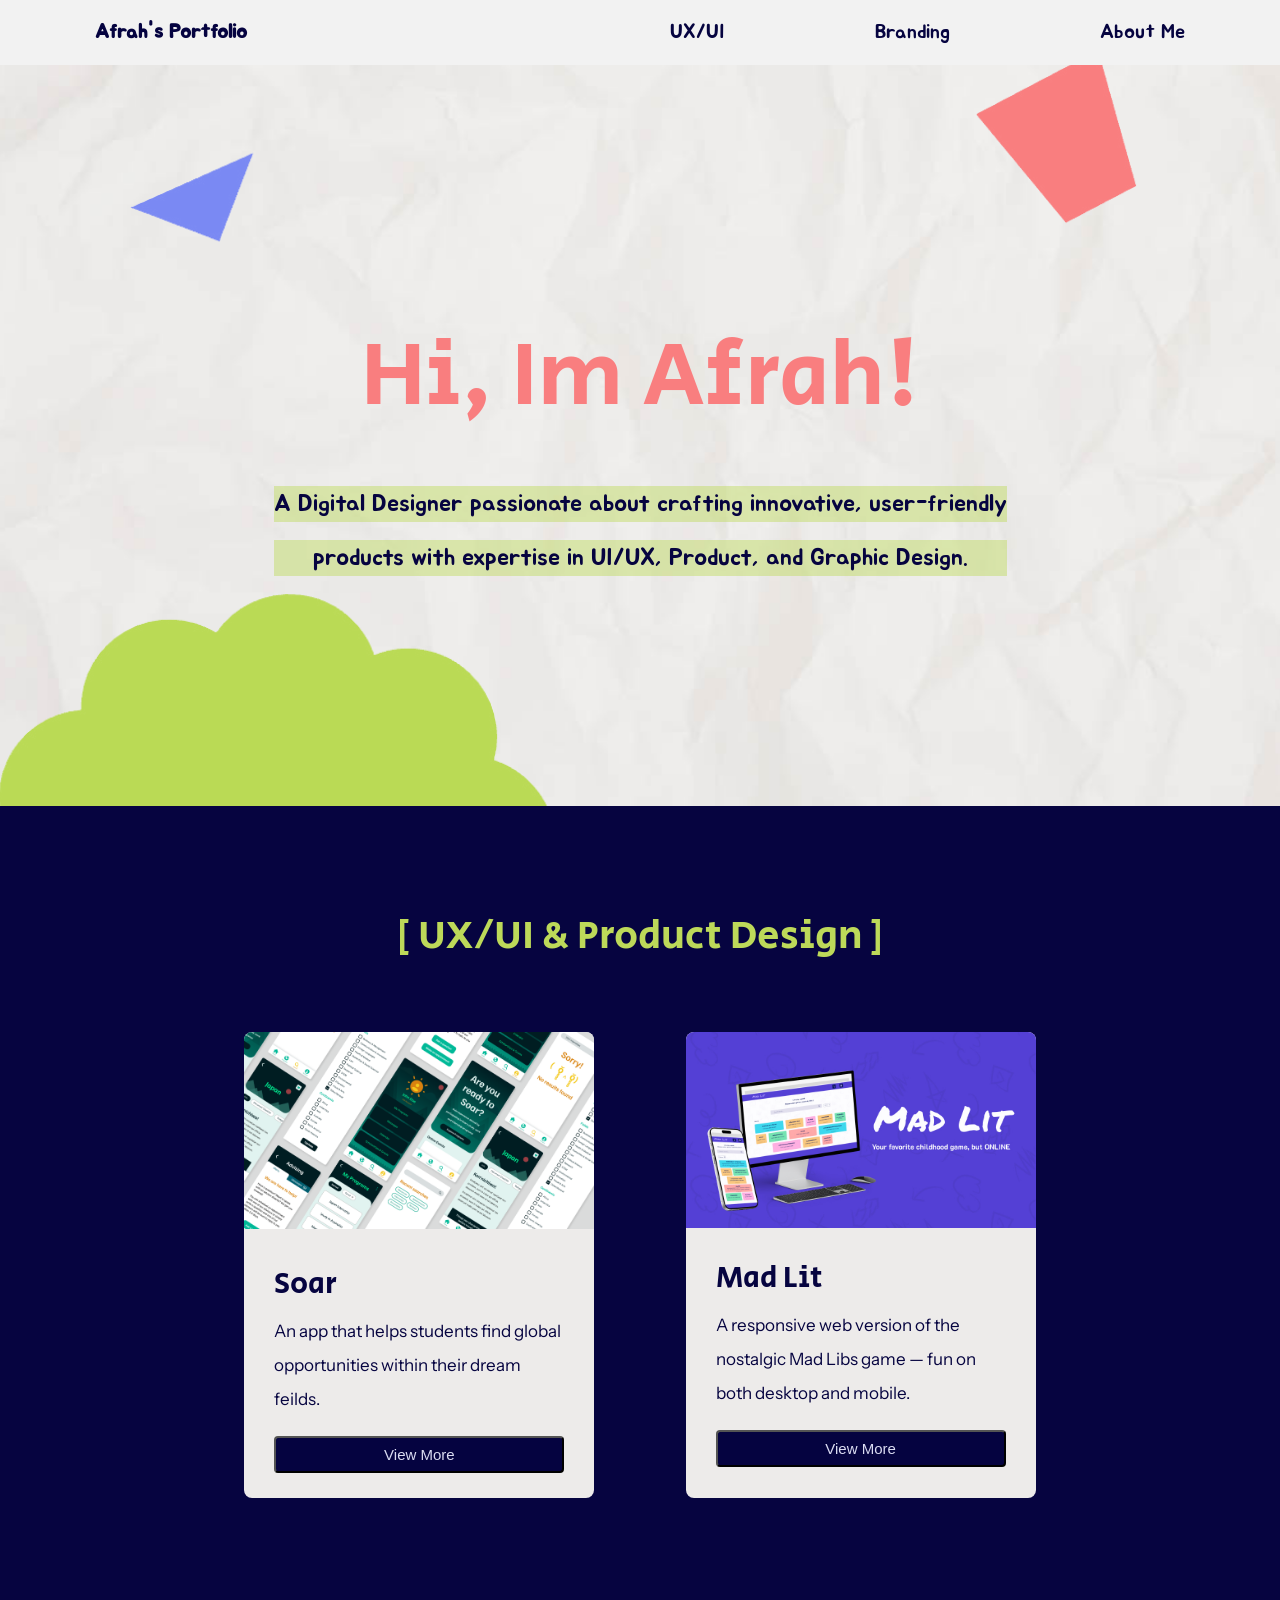
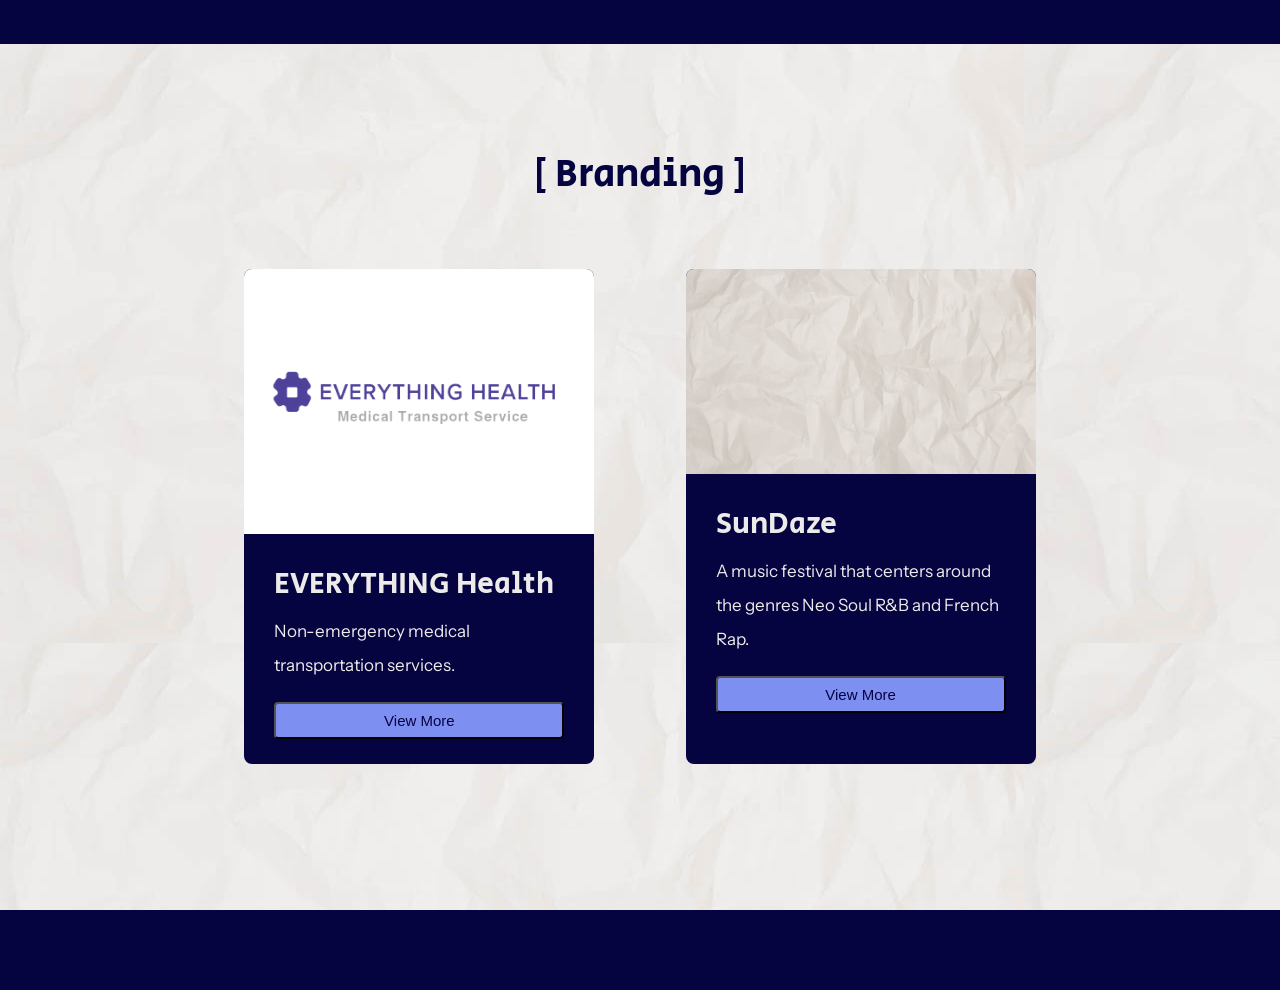
==== commit 3d6f059f: "feb updates" ====
--- a/index.html
+++ b/index.html
@@ -151,10 +151,38 @@
                 </div>
             </article>
         </div>
+
+
+        <!-- <h2>[ Other ]</h2>
+            <div class="gallery" class="carousel-container">
+                <div class="carousel-track left-scroll">
+                    <img src="art/hat.jpg" alt="fly">
+                    <img src="art/chair2.jpg" alt="fly">
+                    <img src="art/table.png" alt="fly">
+                    <img src="art/shrem.jpg" alt="fly">
+                    <img src="art/bill.jpeg" alt="fly"> -->
+
+
+
+                    <!-- loop -->
+
+                    <!-- <img src="art/hat.jpg" alt="fly">
+                    <img src="art/chair2.jpg" alt="fly">
+                    <img src="art/table.png" alt="fly">
+                    <img src="art/shrem.jpg" alt="fly">
+                    <img src="art/bill.jpeg" alt="fly">
+                </div>
+            </div> -->
     </section>
 
+
+
+
+
+   
+
     <footer>
-        <!-- <p>Thanks for visiting my portfolio!</p> -->.
+        <!-- <p>Thanks for visiting my portfolio!</p> -->
     </footer>
 
 </body>
--- a/home.css
+++ b/home.css
@@ -189,7 +189,7 @@
 .triangle {
     position: absolute;
     top: 130px;
-    left: 10%;
+    left: 5%;
     transform: translateX(-50%);
     width: 150px; /* Adjust size as needed */
     pointer-events: none;
@@ -219,8 +219,8 @@
 
     position: absolute;
     bottom: -25px;
-    right: -53%;
-    width: 400px;
+    right: -50%;
+    width: 360px;
     max-width: 40vw;
     pointer-events: none;
     animation: float 3s ease-in-out infinite;
@@ -645,6 +645,7 @@
     background-color: #060440;
     color: #F2F2F2;
     font-size: 15px;
+    /* font-weight: bold; */
     line-height: 1.5;
 
 }
@@ -674,7 +675,6 @@
 }
 
 
-
 /* ////////////////////// 1ST SECTION - MY BIO */
 
 #about{
@@ -699,10 +699,10 @@
 }
 
 #comment{
-    color: #F97E7F;
+    color: #BDD959;
     text-align: center;
-    font-size: 20px;
-    background-color: rgba(126, 143, 242, 0.15);
+    font-size: 40px;
+    background-color: rgba(126, 143, 242, 0.05);
     padding-top: 20px;
 
     font-family: "Jua", sans-serif;
@@ -746,8 +746,8 @@
 }
 
 .iconWords p {
-  font-size: 15px;
-  color: #7E8FF2;
+  font-size: 20px;
+  color: #F27E88;
 
 font-family: "Jua", sans-serif;
    font-weight: 100px;
@@ -835,6 +835,10 @@
 }
 .art h2{
     /* padding-top: 20px; */
+    font-family: "Secular One", sans-serif;
+    
+    
+
     padding: 50px;
     text-align: center;
     color:#060440;
